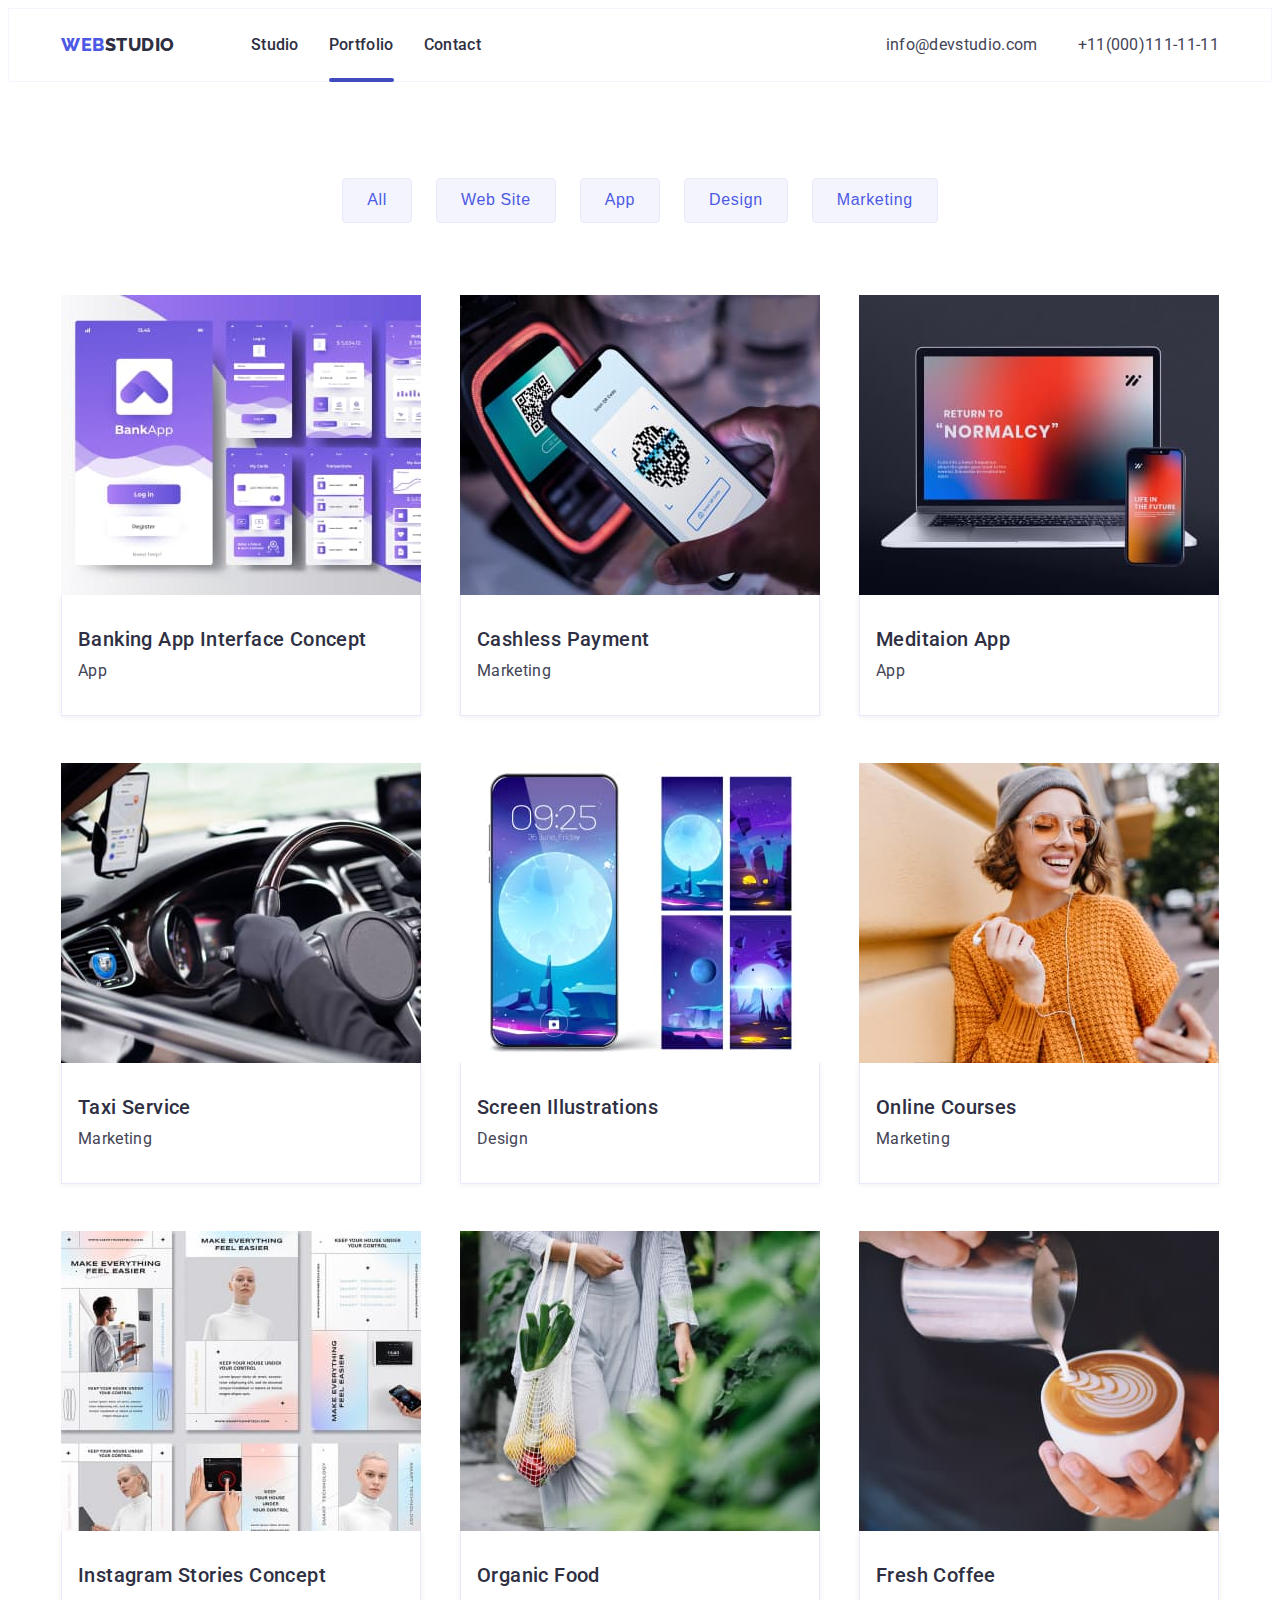
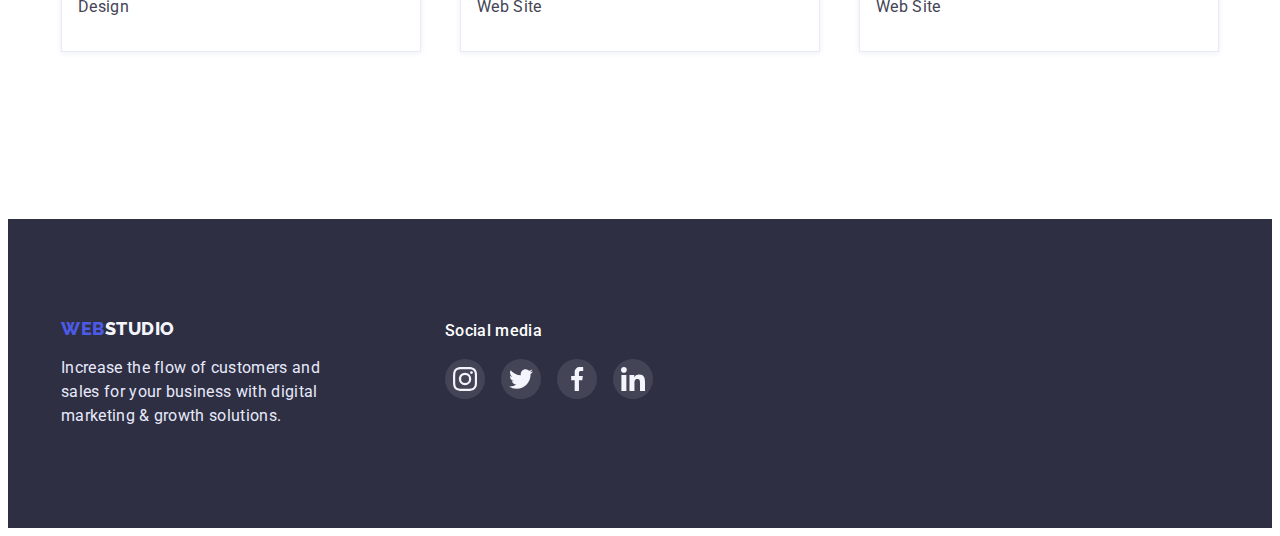
==== portfolio.html @ 9b8249fa "add" ====
<!DOCTYPE html>
<html lang="en">
  <head>
    <meta charset="UTF-8" />
    <meta http-equiv="X-UA-Compatible" content="IE=edge" />
    <meta name="viewport" content="width=device-width, initial-scale=1.0" />
    <title>Portfolio</title>
    <link rel="preconnect" href="https://fonts.googleapis.com" />
    <link rel="preconnect" href="https://fonts.gstatic.com" crossorigin />
    <link
      href="https://fonts.googleapis.com/css2?family=Raleway:wght@800&family=Roboto:wght@400;500;700&display=swap"
      rel="stylesheet"
    />
    <link
      rel="stylesheet"
      href="https://cdnjs.cloudflare.com/ajax/libs/modern-normalize/1.1.0/modern-normalize.min.css"
      integrity="sha512-wpPYUAdjBVSE4KJnH1VR1HeZfpl1ub8YT/NKx4PuQ5NmX2tKuGu6U/JRp5y+Y8XG2tV+wKQpNHVUX03MfMFn9Q=="
      crossorigin="anonymous"
      referrerpolicy="no-referrer"
    />
    <link rel="stylesheet" href="./css/styles.css" />
  </head>
  <body class="body">
    <header class="header">
      <div class="container hader-container">
        <a href="./index.html" class="heder-logo link">
          <span class="header-part-logo">WEB</span>STUDIO</a
        >
        <nav class="header-navigation">
          <a class="header-link link" href="./index.html">Studio</a>
          <a class="header-link link current" href="./portfolio.html"
            >Portfolio</a
          >
          <a class="header-link link" href="/contact">Contact</a>
        </nav>
        <a class="header-tel link" href="mailto:info@devstudio.com"
          >info@devstudio.com</a
        >
        <a class="header-mail link" href="tel:+110001111111"
          >+11(000)111-11-11</a
        >
      </div>
    </header>
    <main class="main">
      <section class="portfolio">
        <div class="container">
          <h1 class="visually-hidden">Portfolio</h1>
          <h2 class="visually-hidden">Filters</h2>
          <ul class="filters-list list">
            <li class="filters-item">
              <button type="button" class="filters-btn">All</button>
            </li>
            <li class="filters-item">
              <button type="button" class="filters-btn">Web Site</button>
            </li>
            <li class="filters-item">
              <button type="button" class="filters-btn">App</button>
            </li>
            <li class="filters-item">
              <button type="button" class="filters-btn">Design</button>
            </li>
            <li class="filters-item">
              <button type="button" class="filters-btn">Marketing</button>
            </li>
          </ul>
          <h2 class="visually-hidden">Services</h2>
          <ul class="services-list list">
            <li class="services-item">
              <div class="services-top-wrap">
                <img
                  class="services-img"
                  src="./images/type-of-service-elm1.jpg"
                  alt="application interface"
                  width="360"
                  height="300"
                />
                <p class="services-top-text">
                  14 Stylish and User-Friendly App Design Concepts · Task
                  Manager App · Calorie Tracker App · Exotic Fruit Ecommerce App
                  · Cloud Storage App
                </p>
              </div>
              <div class="services-border">
                <h3 class="services-title">Banking App Interface Concept</h3>
                <p class="services-pre-title">App</p>
              </div>
            </li>
            <li class="services-item">
              <div class="services-top-wrap">
                <img
                  class="services-img"
                  src="./images/type-of-service-elm2.jpg"
                  alt="cashless payment"
                  width="360"
                  height="300"
                />
                <p class="services-top-text">
                  14 Stylish and User-Friendly App Design Concepts · Task
                  Manager App · Calorie Tracker App · Exotic Fruit Ecommerce App
                  · Cloud Storage App
                </p>
              </div>
              <div class="services-border">
                <h3 class="services-title">Cashless Payment</h3>
                <p class="services-pre-title">Marketing</p>
              </div>
            </li>
            <li class="services-item">
              <div class="services-top-wrap">
                <img
                  class="services-img"
                  src="./images/type-of-service-elm3.jpg"
                  alt="meditaion app"
                  width="360"
                  height="300"
                />
                <p class="services-top-text">
                  14 Stylish and User-Friendly App Design Concepts · Task
                  Manager App · Calorie Tracker App · Exotic Fruit Ecommerce App
                  · Cloud Storage App
                </p>
              </div>
              <div class="services-border">
                <h3 class="services-title">Meditaion App</h3>
                <p class="services-pre-title">App</p>
              </div>
            </li>
            <li class="services-item">
              <div class="services-top-wrap">
                <img
                  class="services-img"
                  src="./images/type-of-service-elm4.jpg"
                  alt="car salon"
                  width="360"
                  height="300"
                />
                <p class="services-top-text">
                  14 Stylish and User-Friendly App Design Concepts · Task
                  Manager App · Calorie Tracker App · Exotic Fruit Ecommerce App
                  · Cloud Storage App
                </p>
              </div>
              <div class="services-border">
                <h3 class="services-title">Taxi Service</h3>
                <p class="services-pre-title">Marketing</p>
              </div>
            </li>
            <li class="services-item">
              <div class="services-top-wrap">
                <img
                  class="services-img"
                  src="./images/type-of-service-elm5.jpg"
                  alt="screen illustrations"
                  width="360"
                  height="300"
                />
                <p class="services-top-text">
                  14 Stylish and User-Friendly App Design Concepts · Task
                  Manager App · Calorie Tracker App · Exotic Fruit Ecommerce App
                  · Cloud Storage App
                </p>
              </div>
              <div class="services-border">
                <h3 class="services-title">Screen Illustrations</h3>
                <p class="services-pre-title">Design</p>
              </div>
            </li>
            <li class="services-item">
              <div class="services-top-wrap">
                <img
                  class="services-img"
                  src="./images/type-of-service-elm6.jpg"
                  alt="the girl listens to music in headphones"
                  width="360"
                  height="300"
                />
                <p class="services-top-text">
                  14 Stylish and User-Friendly App Design Concepts · Task
                  Manager App · Calorie Tracker App · Exotic Fruit Ecommerce App
                  · Cloud Storage App
                </p>
              </div>
              <div class="services-border">
                <h3 class="services-title">Online Courses</h3>
                <p class="services-pre-title">Marketing</p>
              </div>
            </li>
            <li class="services-item">
              <div class="services-top-wrap">
                <img
                  class="services-img"
                  src="./images/type-of-service-elm7.jpg"
                  alt="instagram stories concept"
                  width="360"
                  height="300"
                />
                <p class="services-top-text">
                  14 Stylish and User-Friendly App Design Concepts · Task
                  Manager App · Calorie Tracker App · Exotic Fruit Ecommerce App
                  · Cloud Storage App
                </p>
              </div>
              <div class="services-border">
                <h3 class="services-title">Instagram Stories Concept</h3>
                <p class="services-pre-title">Design</p>
              </div>
            </li>
            <li class="services-item">
              <div class="services-top-wrap">
                <img
                  class="services-img"
                  src="./images/type-of-service-elm8.jpg"
                  alt="organic food"
                  width="360"
                  height="300"
                />
                <p class="services-top-text">
                  14 Stylish and User-Friendly App Design Concepts · Task
                  Manager App · Calorie Tracker App · Exotic Fruit Ecommerce App
                  · Cloud Storage App
                </p>
              </div>
              <div class="services-border">
                <h3 class="services-title">Organic Food</h3>
                <p class="services-pre-title">Web Site</p>
              </div>
            </li>
            <li class="services-item">
              <div class="services-top-wrap">
                <img
                  class="services-img"
                  src="./images/type-of-service-elm9.jpg"
                  alt="fresh coffee"
                  width="360"
                  height="300"
                />
                <p class="services-top-text">
                  14 Stylish and User-Friendly App Design Concepts · Task
                  Manager App · Calorie Tracker App · Exotic Fruit Ecommerce App
                  · Cloud Storage App
                </p>
              </div>
              <div class="services-border">
                <h3 class="services-title">Fresh Coffee</h3>
                <p class="services-pre-title">Web Site</p>
              </div>
            </li>
          </ul>
        </div>
      </section>
    </main>
    <footer class="footer">
      <div class="container container-footer">
        <div>
          <a class="footer-logo link" href="./index.html">
            <span class="footer-part-logo">WEB</span>STUDIO</a
          >
          <p class="footer-text">
            Increase the flow of customers and sales for your business with
            digital marketing & growth solutions.
          </p>
        </div>
        <div>
          <h3 class="footer-soc-titel">Social media</h3>
          <ul class="footer-soc-list list">
            <li class="footer-soc-item">
              <a href="" class="footer-soc-link link">
                <svg class="footer-soc-icon" width="24" height="24">
                  <use href="./images/icons.svg#icon-instagram-2"></use>
                </svg>
              </a>
            </li>
            <li class="footer-soc-item">
              <a href="" class="footer-soc-link link">
                <svg class="footer-soc-icon" width="24" height="24">
                  <use href="./images/icons.svg#icon-twitter-1"></use>
                </svg>
              </a>
            </li>
            <li class="footer-soc-item">
              <a href="" class="footer-soc-link link">
                <svg class="footer-soc-icon" width="24" height="24">
                  <use href="./images/icons.svg#icon-facebook-1"></use>
                </svg>
              </a>
            </li>
            <li class="footer-soc-item">
              <a href="" class="footer-soc-link link">
                <svg class="footer-soc-icon" width="24" height="24">
                  <use href="./images/icons.svg#icon-linkedin-1"></use>
                </svg>
              </a>
            </li>
          </ul>
        </div>
      </div>
    </footer>
  </body>
</html>
---- css/styles.css ----
:root {
  --color-titel: #2e2f42;
  --color-text: #434455;
  --color-primary: #4d5ae5;
  --first-color-btn: #4d5ae5;
  --second-color-btn: #f4f4fd;
  --color-btn-active: #404bbf;
  --first-color-text-btn: #fff;
  --second-color-text-btn: #4d5ae5;
  --transf: 250ms cubic-bezier(0.4, 0, 0.2, 1);
}
.visually-hidden {
  position: absolute;
  width: 1px;
  height: 1px;
  margin: -1px;
  border: 0;
  padding: 0;

  white-space: nowrap;
  clip-path: inset(100%);
  clip: rect(0 0 0 0);
  overflow: hidden;
}
.list {
  list-style: none;
}
.link {
  text-decoration: none;
}
body {
  font-family: "Roboto", sans-serif;
  color: var(--color-text);
  font-size: 16px;
  line-height: 1.5;
}
p,
h1,
h2,
h3,
h4,
h5,
h6 {
  margin: 0;
}
ul {
  margin: 0;
  padding-left: 0;
}
img {
  display: block;
}
.container {
  width: 1158px;
  padding-left: 15px;
  padding-right: 15px;
  margin: 0 auto;
}
.section {
  padding: auto;
}
/*------------- HEADER------------------------*/
.header {
  background-color: #ffffff;
  padding-top: 24px;
  padding-bottom: 24px;
  border: 1px solid #f4f4fd;
}
.heder-logo {
  font-family: "Raleway", sans-serif;
  font-weight: 800;
  font-size: 18px;
  line-height: 1.33;
  display: flex;
  align-items: center;
  letter-spacing: 0.03em;
  text-transform: uppercase;
  color: var(--color-titel);
  margin-right: 76px;
}
.header-part-logo {
  color: var(--color-primary);
}
.hader-container {
  display: flex;
  align-items: center;
}
.header-navigation {
  display: flex;
  margin-right: auto;
  gap: 30px;
}
.header-link {
  font-style: normal;
  font-weight: 500;
  font-size: 16px;
  line-height: 1.5;
  letter-spacing: 0.02em;
  color: var(--color-titel);
  transition: color var(--transf);
  position: relative;
}
.header-link.current::after {
  content: "";
  position: absolute;
  width: 100%;
  height: 4px;
  background-color: #404bbf;
  border-radius: 2px;
  left: 0;
  bottom: -25px;
}
.header-link:hover,
.header-link:focus {
  color: var(--color-text);
}
.header-link:active {
  color: var(--color-primary);
}
.header-tel {
  font-weight: 400;
  font-size: 16px;
  line-height: 1.5;
  letter-spacing: 0.02em;
  color: var(--color-text);
  margin-right: 40px;
  transition: color var(--transf);
}
.header-tel:hover,
.header-tel:focus {
  color: var(--color-primary);
}

.header-mail {
  font-weight: 400;
  font-size: 16px;
  line-height: 1.5;
  letter-spacing: 0.02em;
  color: var(--color-text);
  transition: color var(--transf);
}
.header-mail:hover,
.header-mail:focus {
  color: var(--color-primary);
}
/*------------- HERO------------------------*/
.hero {
  max-width: 1440px;
  background-color: var(--color-titel);
  padding-top: 188px;
  padding-bottom: 188px;
  background-image: linear-gradient(
      rgba(46, 47, 66, 0.7),
      rgba(46, 47, 66, 0.7)
    ),
    url(../images/hero-bg.jpg);
  background-repeat: no-repeat;
  background-position: center;
  background-size: cover;
  margin: auto;
}
.hero-bg {
}
.hero-title {
  font-weight: 700;
  font-size: 56px;
  line-height: 1.07;
  text-align: center;
  letter-spacing: 0.02em;
  color: #ffffff;
  margin-bottom: 48px;
}
.hero-btn {
  font-weight: 500;
  font-size: 16px;
  line-height: 1.18;
  display: flex;
  align-items: center;
  letter-spacing: 0.04em;
  color: var(--first-color-text-btn);
  background-color: var(--first-color-btn);
  cursor: pointer;
  margin: 0 auto;
  padding: 16px 32px;
  border-radius: 4px;
  border: 1px solid transparent;
  box-shadow: 0px 4px 4px rgba(0, 0, 0, 0.15);
  transition: box-shadow var(--transf), background-color var(--transf),
    border-radius var(--transf);
}
.hero-btn:hover,
.hero-btn:focus {
  box-shadow: 0px 1px 6px rgba(46, 47, 66, 0.08),
    0px 1px 1px rgba(46, 47, 66, 0.16), 0px 2px 1px rgba(46, 47, 66, 0.08);
  background-color: #404bbf;
}
.hero-btn:active {
  background-color: var(--color-btn-active);
  border-radius: 4px;
  box-shadow: 0px 4px 4px rgba(0, 0, 0, 0.15);
}
/*------------- BENEFITS------------------------*/
.benefits {
  padding-top: 120px;
  padding-bottom: 120px;
}

.benefits-list {
  display: flex;
  justify-content: space-between;
}
.benefits-icon {
  margin-bottom: 8px;
  background: #f4f4fd;
  border-radius: 4px;
  width: 264px;
  height: 112px;
  padding-top: 24px;
  padding-left: 100px;
  padding-bottom: 24px;
  padding-right: 100px;
}
.benefits-item {
  max-width: 264px;
}

.benefits-title {
  font-weight: 500;
  font-size: 20px;
  line-height: 1.2;
  letter-spacing: 0.02em;
  color: var(--color-titel);
  margin-bottom: 8px;
}
.benefits-after-title {
  letter-spacing: 0.02em;
}
/*------------- EXAMPLES------------------------*/
.examples {
  padding-bottom: 120px;
}
.examples-list {
  display: flex;
  justify-content: space-between;
}
.examples-title {
  font-weight: 700;
  font-size: 36px;
  line-height: 1.11;
  text-align: center;
  letter-spacing: 0.02em;
  text-transform: capitalize;
  color: var(--color-titel);
  margin-bottom: 72px;
}
/*------------- TEAM------------------------*/
.team {
  background-color: #f4f4fd;
  padding-top: 120px;
  padding-bottom: 120px;
}
.team-list {
  display: flex;
  justify-content: space-between;
}
.team-img {
}
.team-title {
  font-weight: 700;
  font-size: 36px;
  line-height: 1.11;
  text-align: center;
  letter-spacing: 0.02em;
  text-transform: capitalize;
  color: var(--color-titel);
  margin-bottom: 72px;
}
.team-border {
  border-left: 1px solid #e7e9fc;
  border-right: 1px solid #e7e9fc;
  border-bottom: 1px solid #e7e9fc;
  box-shadow: 0px 1px 6px rgba(46, 47, 66, 0.08),
    0px 1px 1px rgba(46, 47, 66, 0.16), 0px 2px 1px rgba(46, 47, 66, 0.08);
  border-radius: 0px 0px 4px 4px;
  padding-top: 32px;
  padding-bottom: 32px;
}
.team-item {
  text-align: center;
  background-color: #fff;
  border-radius: 0px 0px 4px 4px;
}
.team-subtitle {
  font-weight: 500;
  font-size: 20px;
  line-height: 1.2;
  text-align: center;
  letter-spacing: 0.02em;
  color: var(--color-titel);
  margin-bottom: 8px;
}
.team-after-subtitle {
  text-align: center;
  letter-spacing: 0.02em;
  margin-bottom: 8px;
}
.team-soc-list {
  display: flex;
  justify-content: center;
  gap: 24px;
}
.team-soc-item {
  width: 40px;
  height: 40px;
}
.team-soc-link {
  width: 100%;
  height: 100%;
  background-color: #4d5ae5;
  border-radius: 50%;
  display: flex;
  align-items: center;
  justify-content: center;
}
.team-soc-link:hover,
.team-soc-link:focus {
  background-color: #404bbf;
}
.team-soc-icon {
  fill: #f4f4fd;
}
/*------------- Customers------------------------*/
.customers {
  padding-top: 130px;
  padding-bottom: 120px;
}
.customers-titel {
  font-weight: 700;
  font-size: 36px;
  line-height: 1.11;
  color: var(--color-titel);
  text-align: center;
  letter-spacing: 0.02em;
  text-transform: capitalize;
  margin-bottom: 72px;
}
.customers-list {
  display: flex;
  gap: 24px;
}
.customers-item {
  width: 168px;
  height: 88px;
}
.customers-link {
  width: 100%;
  height: 100%;
  border: 1px solid #8e8f99;
  border-radius: 4px;
  display: flex;
  align-items: center;
  justify-content: center;
  padding-top: 16px;
  padding-left: 32px;
  padding-bottom: 16px;
  padding-right: 32px;
  transition: border-color var(--transf), fill var(--transf);
}
.customers-icon {
  fill: #8e8f99;
  transition: fill var(--transf);
}
.customers-link:hover,
.customers-link:focus {
  border-color: #4d5ae5;
}
.customers-link:hover .customers-icon {
  fill: #4d5ae5;
}
.customers-link:focus .customers-icon {
  fill: #4d5ae5;
}

/*------------- FOOTER------------------------*/
.footer {
  background-color: #2e2f42;
  padding-top: 100px;
  padding-bottom: 100px;
}
.container-footer {
  display: flex;
  gap: 120px;
}
.footer-logo {
  font-family: "Raleway", sans-serif;
  font-weight: 800;
  font-size: 18px;
  line-height: 1.16;
  display: flex;
  align-items: center;
  letter-spacing: 0.03em;
  text-transform: uppercase;
  color: #f4f4fd;
  margin-bottom: 16px;
}
.footer-part-logo {
  color: var(--color-primary);
}
.footer-text {
  letter-spacing: 0.02em;
  color: #e7e9fc;
  width: 264px;
}
.footer-soc-titel {
  font-weight: 500;
  font-size: 16px;
  line-height: 1.5;
  letter-spacing: 0.02em;
  color: #ffffff;
  margin-bottom: 16px;
}
.footer-soc-list {
  display: flex;
  gap: 16px;
}

.footer-soc-item {
  width: 40px;
  height: 40px;
}
.footer-soc-link {
  width: 100%;
  height: 100%;
  background-color: rgba(255, 255, 255, 0.1);
  border-radius: 50%;
  display: flex;
  align-items: center;
  justify-content: center;
  transition: background-color var(--transf);
}
.footer-soc-icon {
  fill: #f4f4fd;
}
.footer-soc-link:hover,
.footer-soc-link:focus {
  background-color: #31d0aa;
}

/*------------- PORTFOLIO------------------------*/
.portfolio {
  padding-top: 96px;
  padding-bottom: 120px;
}
.filters-list {
  display: flex;
  margin-bottom: 72px;
  gap: 24px;
  justify-content: center;
}
.filters-item {
}
.filters-btn {
  font-weight: 500;
  font-size: 16px;
  line-height: 1.18;
  display: flex;
  align-items: center;
  letter-spacing: 0.04em;
  color: var(--first-color-btn);
  background-color: var(--second-color-btn);
  cursor: pointer;
  border: 1px solid #e7e9fc;
  border-radius: 4px;
  padding: 12px 24px;
  transition: box-shadow var(--transf), background-color var(--transf),
    border-radius var(--transf), color var(--transf), border var(--transf);
}
.filters-btn:hover,
.filters-btn:focus {
  color: var(--first-color-text-btn);
  background-color: var(--first-color-btn);
  border: 1px solid transparent;
  box-shadow: 0px 1px 6px rgba(46, 47, 66, 0.08),
    0px 1px 1px rgba(46, 47, 66, 0.16), 0px 2px 1px rgba(46, 47, 66, 0.08);
}
.filters-btn:active {
  background-color: var(--color-btn-active);
  border-radius: 4px;
  border: 1px solid transparent;
  box-shadow: 0px 4px 4px rgba(0, 0, 0, 0.15);
}
.services-list {
  display: flex;
  flex-wrap: wrap;
  justify-content: space-between;
}
.services-item {
  background-color: #ffffff;
  margin-bottom: 48px;
  width: calc((100%-48) / 3);
  height: 420px;
  transition: box-shadow var(--transf);
}
.services-top-wrap {
  position: relative;
  overflow: hidden;
}
.services-top-text {
  position: absolute;
  top: 0;
  font-weight: 400;
  font-size: 16px;
  line-height: 1.5;
  letter-spacing: 0.02em;
  color: #f4f4fd;
  height: 100%;
  padding-top: 40px;
  padding-left: 32px;
  padding-right: 32px;
  background-color: var(--color-primary);
  transform: translateY(100%);
  transition: transform var(--transf);
  overflow: auto;
}
.services-border {
  border-left: 1px solid #e7e9fc;
  border-right: 1px solid #e7e9fc;
  border-bottom: 1px solid #e7e9fc;
  padding-top: 32px;
  padding-left: 16px;
  padding-bottom: 32px;
  box-shadow: 0px 1px 6px rgba(46, 47, 66, 0.08);
}
.services-item:hover {
  box-shadow: 0px 1px 6px rgba(46, 47, 66, 0.08),
    0px 1px 1px rgba(46, 47, 66, 0.16), 0px 2px 1px rgba(46, 47, 66, 0.08);
}
.services-item:hover .services-top-text {
  transform: translateY(0);
}

.services-title {
  font-weight: 500;
  font-size: 20px;
  line-height: 1.2;
  letter-spacing: 0.02em;
  color: var(--color-titel);
  margin-bottom: 8px;
}
.services-pre-title {
  letter-spacing: 0.02em;
}
/*------------- modal window ------------------------*/
.backdrop {
  position: fixed;
  top: 0;
  width: 100%;
  height: 100%;
  background: rgba(46, 47, 66, 0.4);
  transition: opacity 300ms linear, visibility 300ms linear;
}
.modal {
  position: absolute;
  top: 50%;
  left: 50%;
  width: 408px;
  min-height: 576px;
  background: #fcfcfc;
  box-shadow: 0px 1px 1px rgba(0, 0, 0, 0.14), 0px 1px 3px rgba(0, 0, 0, 0.12),
    0px 2px 1px rgba(0, 0, 0, 0.2);
  border-radius: 4px;
  transform: translate(-50%, -50%) scale(1) rotate(0) skew(0);
  transition: transform 300ms linear;
}
.backdrop.is-hidden .modal {
  transform: translate(-50%, -50%) scale(0) rotate(-180deg) skewX(30deg);
}
.modal-close {
  position: absolute;
  right: 24px;
  top: 24px;
  width: 24px;
  height: 24px;
  background: #e7e9fc;
  border: 1px solid rgba(0, 0, 0, 0.1);
  border-radius: 50%;
  background-color: #e7e9fc;
  transition: background-color var(--transf), fill var(--transf),
    border-radius var(--transf);
}
.modal-close:hover,
.modal-close:focus {
  background-color: var(--color-primary);
}
.modal-close:active {
  background-color: #404bbf;
  border-radius: 4px;
}
.modal-close:hover .modal-icon {
  fill: #fff;
}
.modal-close:focus .modal-icon {
  fill: #fff;
}
.modal-close:active .modal-icon {
  fill: #fff;
}
.modal-icon {
  position: absolute;
  top: 50%;
  left: 50%;
  transform: translate(-50%, -50%);
  fill: #000;
}
.is-hidden {
  opacity: 0;
  visibility: hidden;
  pointer-events: none;
}
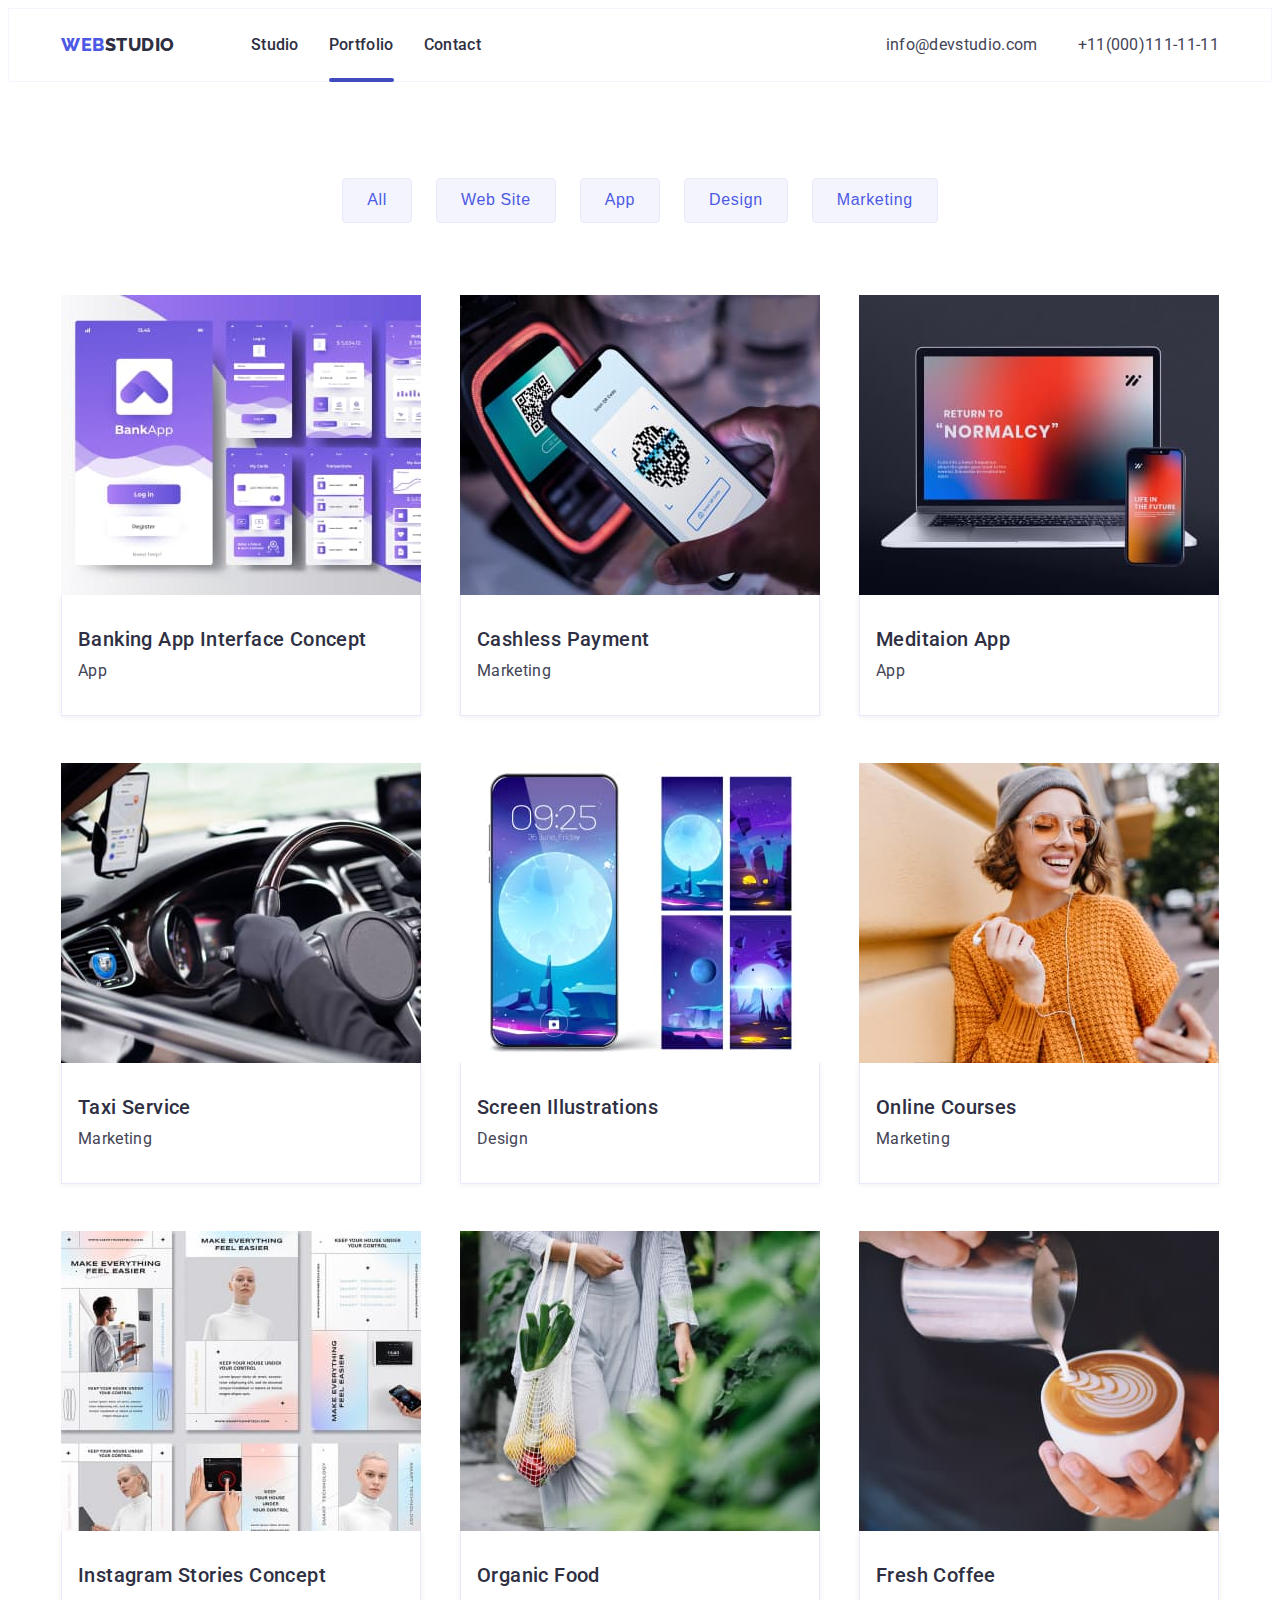
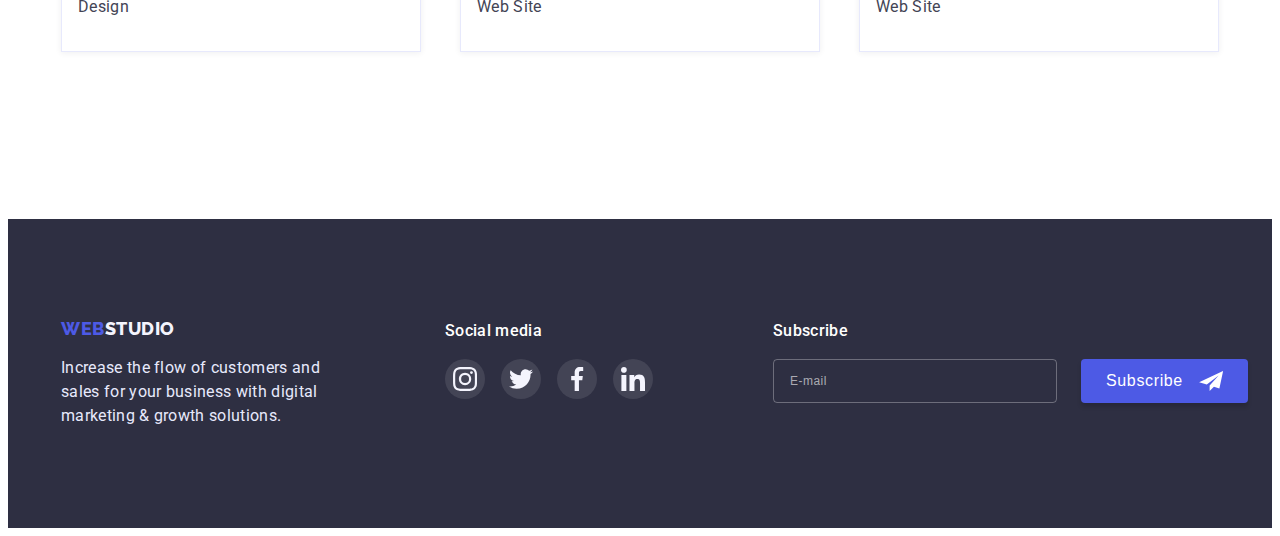
==== commit 946821a2: "add" ====
--- a/portfolio.html
+++ b/portfolio.html
@@ -293,6 +293,24 @@
             </li>
           </ul>
         </div>
+        <div>
+          <h3 class="foter-titel-subscribe">Subscribe</h3>
+          <form class="foter-subscribe">
+            <input
+              type="email"
+              name="user-email"
+              class="foter-input"
+              placeholder="E-mail"
+              required
+            />
+            <button type="submit" class="foter-btn-subscribe">
+              Subscribe
+              <svg class="footer-subscribe-icon" width="24" height="20">
+                <use href="./images/icons.svg#icon-mesege"></use>
+              </svg>
+            </button>
+          </form>
+        </div>
       </div>
     </footer>
   </body>
--- a/css/styles.css
+++ b/css/styles.css
@@ -445,6 +445,69 @@
 .footer-soc-link:focus {
   background-color: #31d0aa;
 }
+.foter-titel-subscribe {
+  font-weight: 500;
+  font-size: 16px;
+  line-height: 1.5;
+  letter-spacing: 0.02em;
+  color: #ffffff;
+  margin-bottom: 16px;
+}
+.foter-subscribe {
+  display: flex;
+  gap: 24px;
+}
+.foter-input {
+  width: 264px;
+  height: 40px;
+  padding-left: 16px;
+  border: 1px solid rgba(255, 255, 255, 0.3);
+  border-radius: 4px;
+  background-color: transparent;
+  outline: none;
+  transition:  border var(--transf);
+  color: #ffffff;
+}
+.foter-input::placeholder {
+  font-weight: 400;
+  font-size: 12px;
+  line-height: 2;
+  letter-spacing: 0.04em;
+  color: rgba(255, 255, 255, 0.6);
+}
+.foter-input:hover,
+.foter-input:focus {
+  border: 1px solid #4d5ae5;
+  border-radius: 4px;
+}
+
+.foter-btn-subscribe {
+  padding: 8px 24px;
+  font-weight: 500;
+  font-size: 16px;
+  line-height: 1.5;
+  display: flex;
+  align-items: center;
+  cursor: pointer;
+  text-align: center;
+  letter-spacing: 0.04em;
+  color: #ffffff;
+  background: #4d5ae5;
+  border-radius: 4px;
+  border: 1px solid transparent;
+  gap: 16px;
+  box-shadow: 0px 4px 4px rgba(0, 0, 0, 0.15);
+  transition: background-color var(--transf),  box-shadow var(--transf);
+}
+.foter-btn-subscribe:hover,
+.foter-btn-subscribe:focus {
+  background-color: #404bbf;
+  border-radius: 4px;
+  box-shadow: 0px 4px 4px rgba(0, 0, 0, 0.15);
+}
+.footer-subscribe-icon {
+  fill: var(--first-color-text-btn);
+}
 
 /*------------- PORTFOLIO------------------------*/
 .portfolio {
@@ -564,21 +627,20 @@
   top: 50%;
   left: 50%;
   width: 408px;
-  min-height: 576px;
+  min-height: 584px;
   background: #fcfcfc;
   box-shadow: 0px 1px 1px rgba(0, 0, 0, 0.14), 0px 1px 3px rgba(0, 0, 0, 0.12),
     0px 2px 1px rgba(0, 0, 0, 0.2);
   border-radius: 4px;
   transform: translate(-50%, -50%) scale(1) rotate(0) skew(0);
   transition: transform 300ms linear;
+  padding: 24px;
 }
 .backdrop.is-hidden .modal {
   transform: translate(-50%, -50%) scale(0) rotate(-180deg) skewX(30deg);
 }
 .modal-close {
-  position: absolute;
-  right: 24px;
-  top: 24px;
+  position: relative;
   width: 24px;
   height: 24px;
   background: #e7e9fc;
@@ -587,6 +649,9 @@
   background-color: #e7e9fc;
   transition: background-color var(--transf), fill var(--transf),
     border-radius var(--transf);
+  display: block;
+  margin-left: auto;
+  margin-bottom: 24px;
 }
 .modal-close:hover,
 .modal-close:focus {
@@ -617,3 +682,130 @@
   visibility: hidden;
   pointer-events: none;
 }
+.modal-titel {
+  font-weight: 500;
+  font-size: 16px;
+  line-height: 1.5;
+  text-align: center;
+  letter-spacing: 0.02em;
+  color: #2e2f42;
+  margin-bottom: 16px;
+}
+.modal-label {
+  display: inline-block;
+  font-weight: 400;
+  font-size: 12px;
+  line-height: 1.33;
+  letter-spacing: 0.04em;
+  color: #8e8f99;
+  margin-bottom: 4px;
+}
+.modal-input {
+  width: 100%;
+  height: 40px;
+  border-color: transparent;
+  border: 1px solid rgba(33, 33, 33, 0.2);
+  border-radius: 4px;
+  padding-left: 38px;
+  font-size: 18px;
+  outline: none;
+  color: var(--color-primary);
+  transition: border-color var(--transf);
+}
+.modal-input:focus {
+  border-color: #4d5ae5;
+}
+.modal-input:focus + .input-icon {
+  fill: var(--color-primary);
+}
+.input-wrap {
+  position: relative;
+}
+.input-icon {
+  position: absolute;
+  left: 19px;
+  top: 50%;
+  transform: translateY(-50%);
+  transition: fill var(--transf);
+}
+.modal-input:not(:focus):valid {
+  background-color: rgba(16, 223, 16, 0.322);
+}
+.modal-comment {
+  width: 100%;
+  height: 120px;
+  margin-bottom: 16px;
+  padding: 8px 16px;
+  border: 1px solid rgba(33, 33, 33, 0.2);
+  resize: none;
+  outline: none;
+  color: var(--color-primary);
+  transition: border-color var(--transf);
+}
+.modal-comment:focus {
+  border-color: #4d5ae5;
+}
+.modal-comment::placeholder {
+  font-weight: 400;
+  font-size: 12px;
+  line-height: 1.33;
+  letter-spacing: 0.04em;
+  color: rgba(117, 117, 117, 0.5);
+}
+.modal-checkbox {
+  margin-bottom: 24px;
+}
+.check-text {
+  font-weight: 400;
+  font-size: 12px;
+  line-height: 1.33;
+  letter-spacing: 0.04em;
+  color: #757575;
+  display: flex;
+  align-items: center;
+}
+.check-text::before {
+  content: "";
+  height: 16px;
+  width: 16px;
+  border: 2px solid #000000;
+  border-radius: 3px;
+  display: block;
+  margin-right: 8px;
+}
+.input-check:checked + .check-text::before {
+  background-color: var(--color-primary);
+  border: none;
+  background-image: url(../images/icon-check.svg);
+  background-repeat: no-repeat;
+  background-position: center;
+}
+.modal-btn {
+  cursor: pointer;
+  padding: 16px 32px;
+  display: flex;
+  margin: auto;
+  background-color: var(--first-color-btn);
+  box-shadow: 0px 4px 4px rgba(0, 0, 0, 0.15);
+  border-radius: 4px;
+  border: transparent;
+  transition: background-color var(--transf), box-shadow var(--transf);
+}
+.modal-btn:focus,
+.modal-btn:hover {
+  background-color: #404bbf;
+  box-shadow: 0px 4px 4px rgba(0, 0, 0, 0.15);
+  border-radius: 4px;
+}
+.modal-btn-text {
+  display: inline-block;
+  width: 105px;
+  min-height: 24px;
+  font-weight: 500;
+  font-size: 16px;
+  line-height: 1.5;
+  align-items: center;
+  text-align: center;
+  letter-spacing: 0.04em;
+  color: #ffffff;
+}
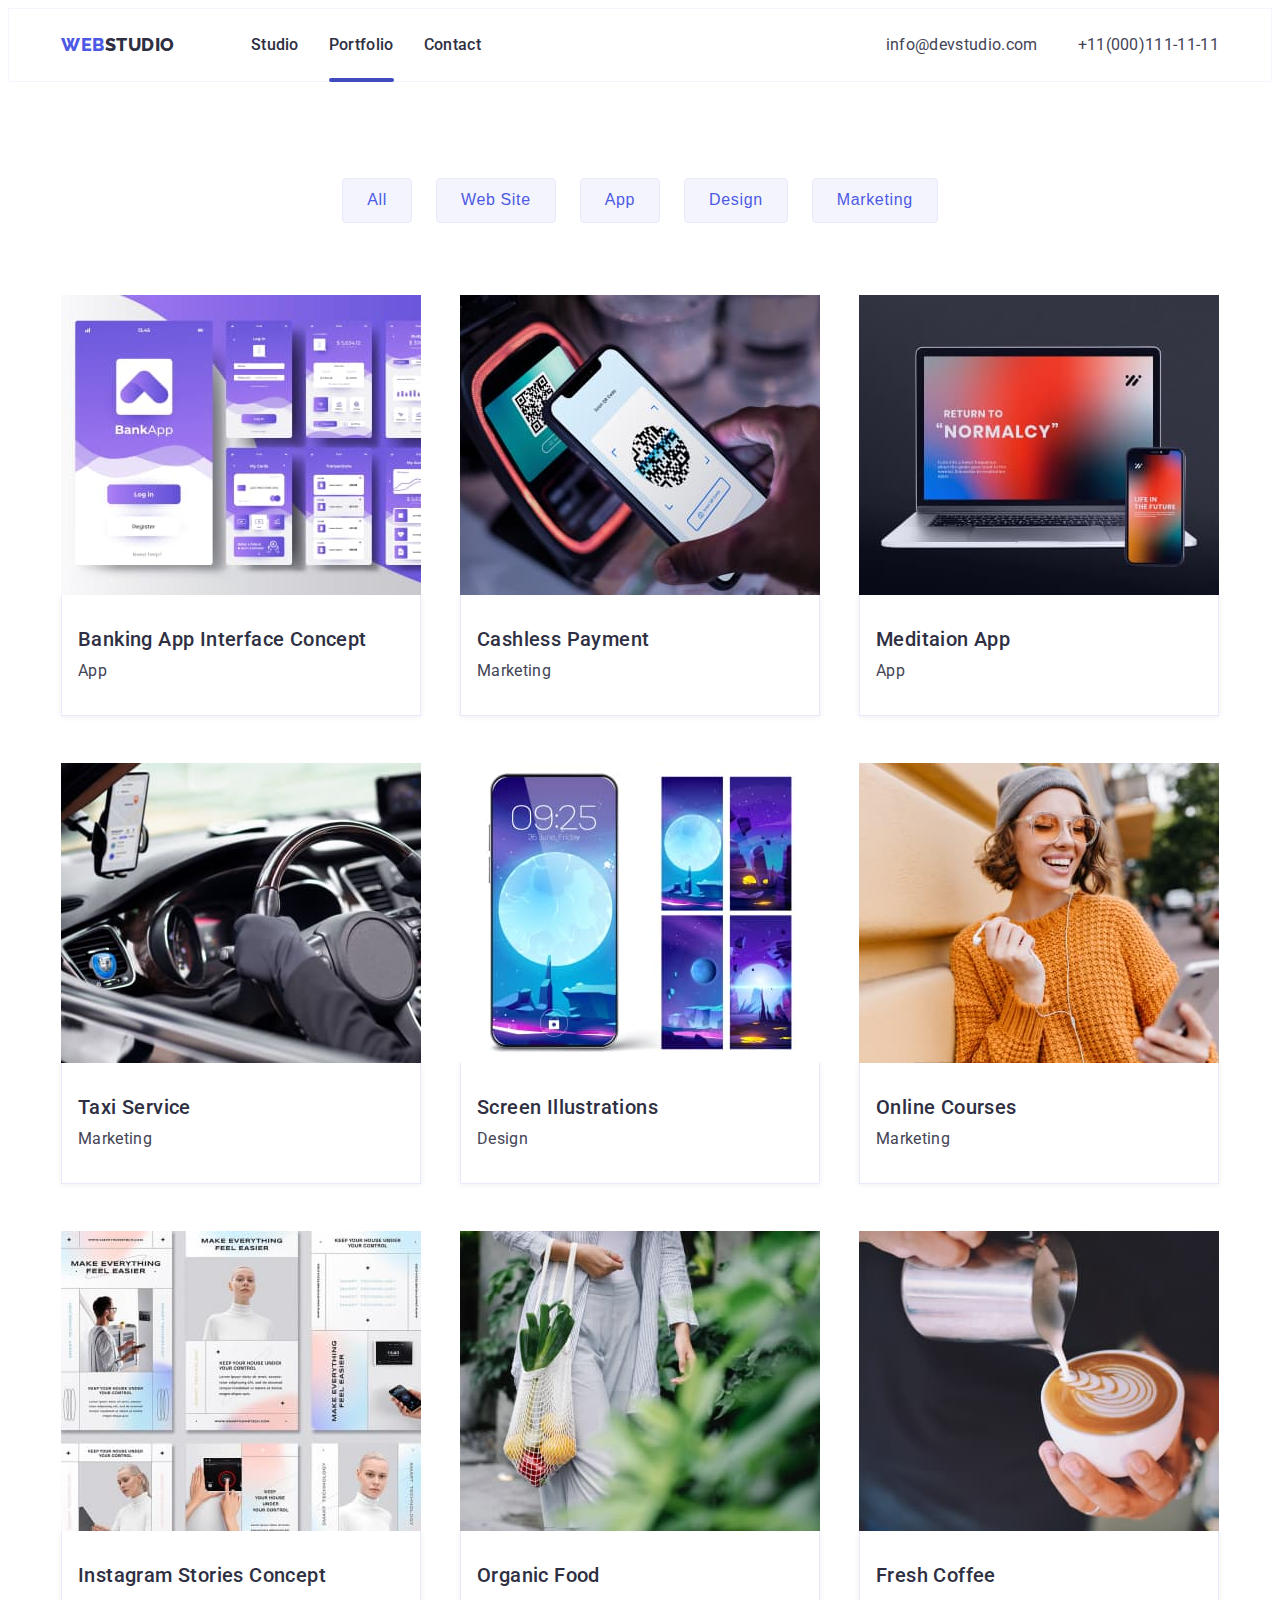
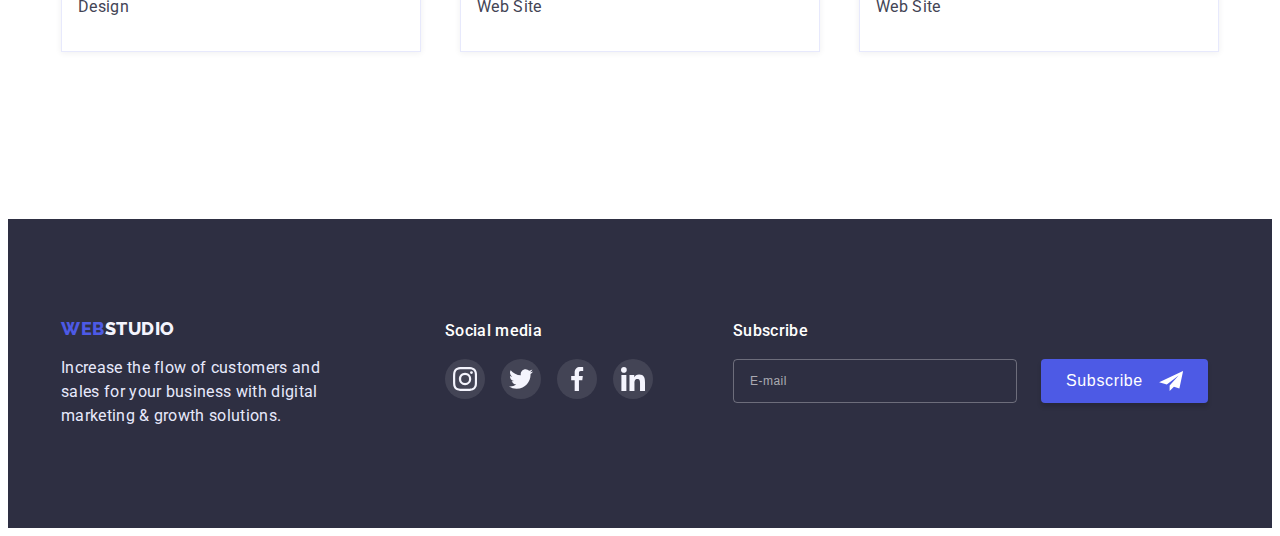
==== commit b8ce83ad: "add" ====
--- a/portfolio.html
+++ b/portfolio.html
@@ -251,7 +251,7 @@
     </main>
     <footer class="footer">
       <div class="container container-footer">
-        <div>
+        <div class="foter-info">
           <a class="footer-logo link" href="./index.html">
             <span class="footer-part-logo">WEB</span>STUDIO</a
           >
@@ -260,7 +260,7 @@
             digital marketing & growth solutions.
           </p>
         </div>
-        <div>
+        <div class="foter-soc">
           <h3 class="footer-soc-titel">Social media</h3>
           <ul class="footer-soc-list list">
             <li class="footer-soc-item">
--- a/css/styles.css
+++ b/css/styles.css
@@ -389,7 +389,10 @@
 }
 .container-footer {
   display: flex;
-  gap: 120px;
+  
+}
+.foter-info{
+  margin-right: 120px;
 }
 .footer-logo {
   font-family: "Raleway", sans-serif;
@@ -411,6 +414,9 @@
   color: #e7e9fc;
   width: 264px;
 }
+.foter-soc{
+  margin-right: 80px;
+}
 .footer-soc-titel {
   font-weight: 500;
   font-size: 16px;
@@ -445,6 +451,7 @@
 .footer-soc-link:focus {
   background-color: #31d0aa;
 }
+
 .foter-titel-subscribe {
   font-weight: 500;
   font-size: 16px;
@@ -465,7 +472,7 @@
   border-radius: 4px;
   background-color: transparent;
   outline: none;
-  transition:  border var(--transf);
+  transition: border var(--transf);
   color: #ffffff;
 }
 .foter-input::placeholder {
@@ -497,7 +504,7 @@
   border: 1px solid transparent;
   gap: 16px;
   box-shadow: 0px 4px 4px rgba(0, 0, 0, 0.15);
-  transition: background-color var(--transf),  box-shadow var(--transf);
+  transition: background-color var(--transf), box-shadow var(--transf);
 }
 .foter-btn-subscribe:hover,
 .foter-btn-subscribe:focus {
